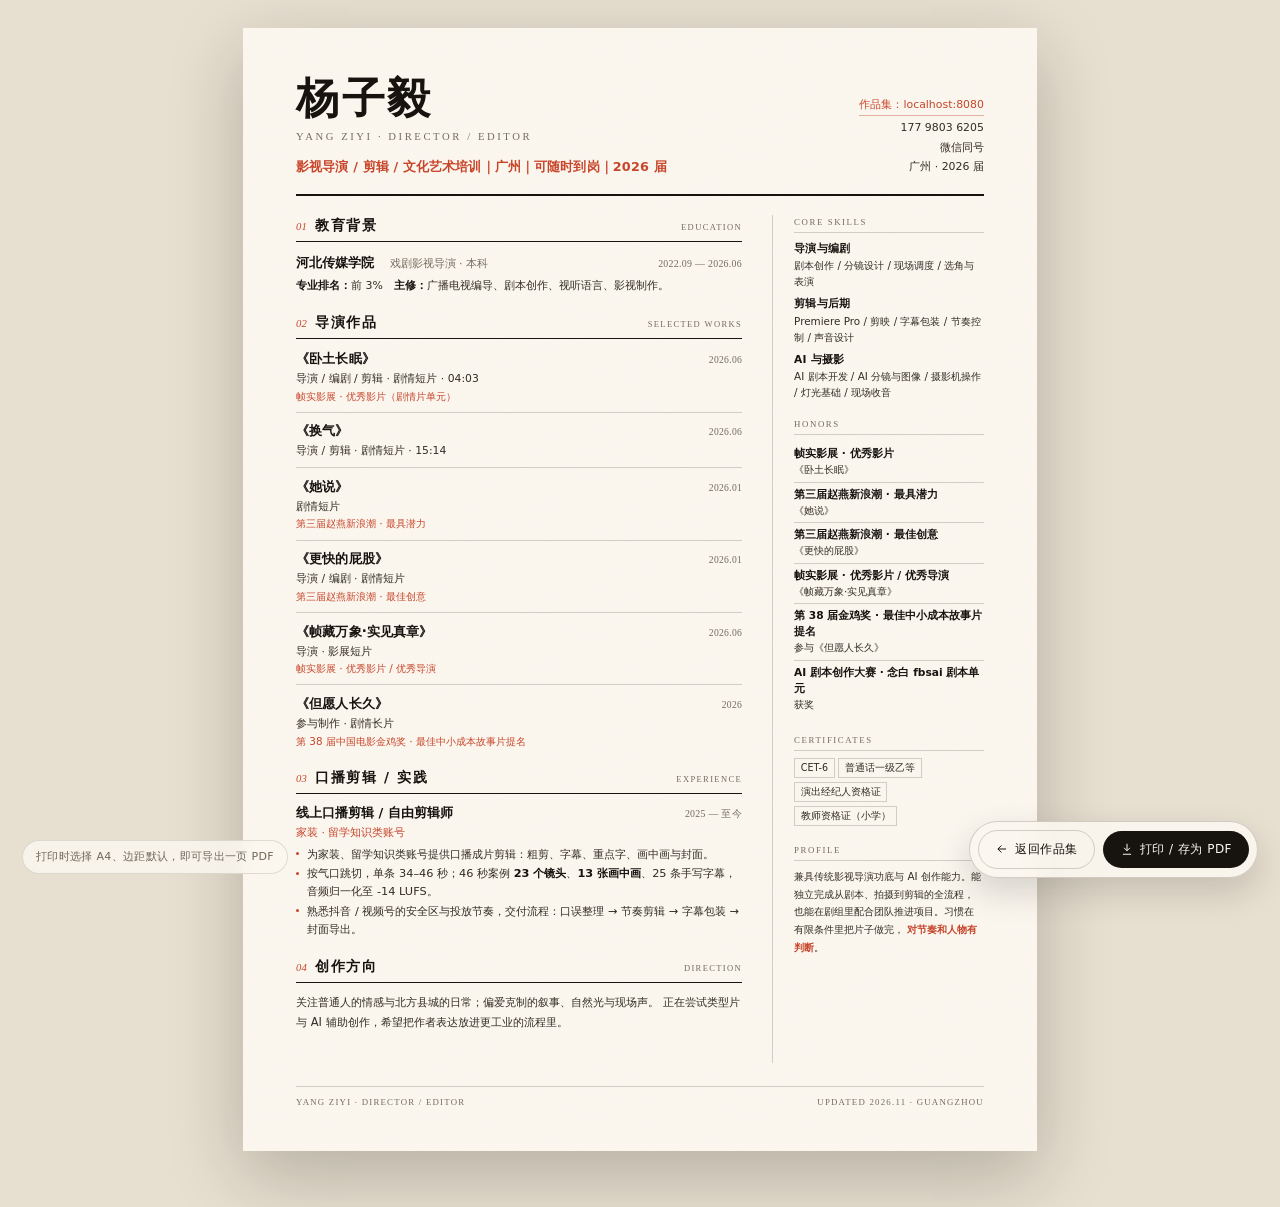
==== resume.html @ 28f7d61f "发布作品集站点（v3：换气片段 / AI 短片 / 海报墙 / 剧照墙）" ====
<!doctype html>
<html lang="zh-CN">
<head>
  <meta charset="utf-8">
  <meta name="viewport" content="width=device-width, initial-scale=1">
  <title>杨子毅 · 简历｜影视导演 / 剪辑</title>
  <meta name="description" content="杨子毅的一页简历：河北传媒学院戏剧影视导演 2026 届，导演、剪辑、编剧，作品获赵燕新浪潮最具潜力 / 最佳创意、帧实影展优秀影片，参与金鸡奖提名影片制作。">
  <meta name="theme-color" content="#e7dfd0">
  <link rel="icon" href="assets/img/favicon.svg" type="image/svg+xml">
  <link rel="stylesheet" href="assets/css/resume.css">
</head>
<body>
  <!-- 部署后把顶部的作品集地址从 localhost:8080 改成公网 URL，并重新导出 PDF。 -->
  <main class="page">
    <header class="resume-head">
      <div>
        <h1 class="name">杨子毅</h1>
        <p class="name-en">Yang Ziyi · Director / Editor</p>
        <p class="target">影视导演 / 剪辑 / 文化艺术培训｜广州｜可随时到岗｜2026 届</p>
      </div>
      <div class="contact">
        <a class="portfolio" href="http://localhost:8080">作品集：localhost:8080</a>
        <span>177 9803 6205</span>
        <span>微信同号</span>
        <span>广州 · 2026 届</span>
      </div>
    </header>

    <div class="resume-body">
      <div class="main">
        <section>
          <div class="sec__head">
            <span class="sec__num">01</span>
            <h2 class="sec__title">教育背景</h2>
            <span class="sec__en">Education</span>
          </div>
          <div class="edu">
            <div>
              <span class="edu__school">河北传媒学院</span>
              <span class="edu__meta">　戏剧影视导演 · 本科</span>
            </div>
            <span class="entry__date">2022.09 — 2026.06</span>
          </div>
          <p class="edu__courses"><b>专业排名：</b>前 3%　<b>主修：</b>广播电视编导、剧本创作、视听语言、影视制作。</p>
        </section>

        <section>
          <div class="sec__head">
            <span class="sec__num">02</span>
            <h2 class="sec__title">导演作品</h2>
            <span class="sec__en">Selected Works</span>
          </div>

          <article class="film">
            <div class="film__top">
              <h3 class="film__title">《卧土长眠》</h3>
              <span class="film__date">2026.06</span>
            </div>
            <p class="film__meta">导演 / 编剧 / 剪辑 · 剧情短片 · 04:03</p>
            <p class="film__award">帧实影展 · 优秀影片（剧情片单元）</p>
          </article>

          <article class="film">
            <div class="film__top">
              <h3 class="film__title">《换气》</h3>
              <span class="film__date">2026.06</span>
            </div>
            <p class="film__meta">导演 / 剪辑 · 剧情短片 · 15:14</p>
          </article>

          <article class="film">
            <div class="film__top">
              <h3 class="film__title">《她说》</h3>
              <span class="film__date">2026.01</span>
            </div>
            <p class="film__meta">剧情短片</p>
            <p class="film__award">第三届赵燕新浪潮 · 最具潜力</p>
          </article>

          <article class="film">
            <div class="film__top">
              <h3 class="film__title">《更快的屁股》</h3>
              <span class="film__date">2026.01</span>
            </div>
            <p class="film__meta">导演 / 编剧 · 剧情短片</p>
            <p class="film__award">第三届赵燕新浪潮 · 最佳创意</p>
          </article>

          <article class="film">
            <div class="film__top">
              <h3 class="film__title">《帧藏万象·实见真章》</h3>
              <span class="film__date">2026.06</span>
            </div>
            <p class="film__meta">导演 · 影展短片</p>
            <p class="film__award">帧实影展 · 优秀影片 / 优秀导演</p>
          </article>

          <article class="film">
            <div class="film__top">
              <h3 class="film__title">《但愿人长久》</h3>
              <span class="film__date">2026</span>
            </div>
            <p class="film__meta">参与制作 · 剧情长片</p>
            <p class="film__award">第 38 届中国电影金鸡奖 · 最佳中小成本故事片提名</p>
          </article>
        </section>

        <section>
          <div class="sec__head">
            <span class="sec__num">03</span>
            <h2 class="sec__title">口播剪辑 / 实践</h2>
            <span class="sec__en">Experience</span>
          </div>
          <article class="entry">
            <div class="entry__top">
              <h3 class="entry__role">线上口播剪辑 / 自由剪辑师</h3>
              <span class="entry__date">2025 — 至今</span>
            </div>
            <p class="entry__org">家装 · 留学知识类账号</p>
            <ul class="entry__list">
              <li>为家装、留学知识类账号提供口播成片剪辑：粗剪、字幕、重点字、画中画与封面。</li>
              <li>按气口跳切，单条 34–46 秒；46 秒案例 <strong>23 个镜头</strong>、<strong>13 张画中画</strong>、25 条手写字幕，音频归一化至 -14 LUFS。</li>
              <li>熟悉抖音 / 视频号的安全区与投放节奏，交付流程：口误整理 → 节奏剪辑 → 字幕包装 → 封面导出。</li>
            </ul>
          </article>
        </section>

        <section>
          <div class="sec__head">
            <span class="sec__num">04</span>
            <h2 class="sec__title">创作方向</h2>
            <span class="sec__en">Direction</span>
          </div>
          <p class="direction">
            关注普通人的情感与北方县城的日常；偏爱克制的叙事、自然光与现场声。
            正在尝试类型片与 AI 辅助创作，希望把作者表达放进更工业的流程里。
          </p>
        </section>
      </div>

      <aside class="side">
        <section>
          <p class="side__label">Core Skills</p>
          <dl>
            <div class="skill-group">
              <dt>导演与编剧</dt>
              <dd>剧本创作 / 分镜设计 / 现场调度 / 选角与表演</dd>
            </div>
            <div class="skill-group">
              <dt>剪辑与后期</dt>
              <dd>Premiere Pro / 剪映 / 字幕包装 / 节奏控制 / 声音设计</dd>
            </div>
            <div class="skill-group">
              <dt>AI 与摄影</dt>
              <dd>AI 剧本开发 / AI 分镜与图像 / 摄影机操作 / 灯光基础 / 现场收音</dd>
            </div>
          </dl>
        </section>

        <section>
          <p class="side__label">Honors</p>
          <ul class="honor-list">
            <li><b>帧实影展 · 优秀影片</b>《卧土长眠》</li>
            <li><b>第三届赵燕新浪潮 · 最具潜力</b>《她说》</li>
            <li><b>第三届赵燕新浪潮 · 最佳创意</b>《更快的屁股》</li>
            <li><b>帧实影展 · 优秀影片 / 优秀导演</b>《帧藏万象·实见真章》</li>
            <li><b>第 38 届金鸡奖 · 最佳中小成本故事片提名</b>参与《但愿人长久》</li>
            <li><b>AI 剧本创作大赛 · 念白 fbsai 剧本单元</b>获奖</li>
          </ul>
        </section>

        <section>
          <p class="side__label">Certificates</p>
          <div class="cert-list">
            <span>CET-6</span><span>普通话一级乙等</span>
            <span>演出经纪人资格证</span><span>教师资格证（小学）</span>
          </div>
        </section>

        <section>
          <p class="side__label">Profile</p>
          <p class="side__text">
            兼具传统影视导演功底与 AI 创作能力。能独立完成从剧本、拍摄到剪辑的全流程，
            也能在剧组里配合团队推进项目。习惯在有限条件里把片子做完，
            <strong>对节奏和人物有判断</strong>。
          </p>
        </section>
      </aside>
    </div>

    <footer class="resume-foot">
      <span>Yang Ziyi · Director / Editor</span>
      <span>Updated 2026.11 · Guangzhou</span>
    </footer>
  </main>

  <div class="toolbar">
    <a href="index.html">
      <svg viewBox="0 0 24 24" fill="none" stroke="currentColor" stroke-width="1.7" aria-hidden="true"><path d="M19 12H5M11 6l-6 6 6 6"/></svg>
      返回作品集
    </a>
    <button type="button" id="printBtn">
      <svg viewBox="0 0 24 24" fill="none" stroke="currentColor" stroke-width="1.7" aria-hidden="true"><path d="M12 3v12M7 10l5 5 5-5"/><path d="M5 21h14"/></svg>
      打印 / 存为 PDF
    </button>
  </div>
  <p class="print-hint">打印时选择 A4、边距默认，即可导出一页 PDF</p>

  <script>
    document.getElementById("printBtn").addEventListener("click", function () {
      window.print();
    });
  </script>
</body>
</html>
---- assets/css/resume.css ----
/* =========================================================
   杨子毅 · 一页简历（A4 / 打印为 PDF）
   ========================================================= */

:root {
  --paper: #fbf7ef;
  --paper-deep: #ece4d4;
  --ink: #171410;
  --ink-soft: #322c24;
  --muted: #756c5e;
  --line: rgba(23, 20, 16, 0.18);
  --accent: #c8452a;
  --sans: "PingFang SC", "Microsoft YaHei UI", "Microsoft YaHei", "Hiragino Sans GB",
    "Noto Sans SC", system-ui, sans-serif;
  --latin: Georgia, "Times New Roman", serif;
  --mono: "Consolas", "SFMono-Regular", monospace;
}

*,
*::before,
*::after {
  box-sizing: border-box;
}

html {
  -webkit-text-size-adjust: 100%;
}

body {
  margin: 0;
  padding: 28px 16px 56px;
  background: #e7dfd0;
  color: var(--ink);
  font-family: var(--sans);
  font-size: 10.5pt;
  line-height: 1.6;
  -webkit-font-smoothing: antialiased;
}

a {
  color: inherit;
  text-decoration: none;
}

h1,
h2,
h3,
p,
ul,
dl,
dd {
  margin: 0;
}

ul {
  padding: 0;
  list-style: none;
}

.page {
  position: relative;
  display: flex;
  flex-direction: column;
  width: 210mm;
  min-height: 297mm;
  margin: 0 auto;
  padding: 13mm 14mm 11mm;
  background: var(--paper);
  box-shadow: 0 24px 70px rgba(23, 20, 16, 0.24);
  overflow: hidden;
}

.page::before {
  content: "";
  position: absolute;
  inset: 0;
  pointer-events: none;
  opacity: 0.045;
  mix-blend-mode: multiply;
  background-image: url("data:image/svg+xml,%3Csvg xmlns='http://www.w3.org/2000/svg' width='160' height='160'%3E%3Cfilter id='n'%3E%3CfeTurbulence type='fractalNoise' baseFrequency='.9' numOctaves='3' stitchTiles='stitch'/%3E%3C/filter%3E%3Crect width='160' height='160' filter='url(%23n)' opacity='.6'/%3E%3C/svg%3E");
}

/* ---------- head ---------- */
.resume-head {
  position: relative;
  display: flex;
  align-items: flex-end;
  justify-content: space-between;
  gap: 9mm;
  padding-bottom: 4.5mm;
  border-bottom: 2px solid var(--ink);
}

.name {
  font-size: 32pt;
  line-height: 1;
  font-weight: 700;
  letter-spacing: 0.06em;
}

.name-en {
  margin-top: 2.2mm;
  font-family: var(--latin);
  font-size: 8pt;
  letter-spacing: 0.24em;
  text-transform: uppercase;
  color: var(--muted);
}

.target {
  margin-top: 3mm;
  font-size: 9.6pt;
  font-weight: 600;
  color: var(--accent);
  letter-spacing: 0.01em;
}

.contact {
  flex: none;
  text-align: right;
  font-size: 8.2pt;
  line-height: 1.8;
  color: var(--ink-soft);
}

.contact span {
  display: block;
}

.contact .portfolio {
  display: inline-block;
  color: var(--accent);
  border-bottom: 1px solid rgba(200, 69, 42, 0.4);
  padding-bottom: 0.15mm;
  margin-bottom: 0.4mm;
}

/* ---------- layout ---------- */
.resume-body {
  display: grid;
  grid-template-columns: minmax(0, 1fr) 56mm;
  gap: 8mm;
  padding-top: 5mm;
  flex: 1 1 auto;
}

.main > * + * {
  margin-top: 4.6mm;
}

.side {
  padding-left: 5.5mm;
  border-left: 1px solid var(--line);
}

.side > * + * {
  margin-top: 4.4mm;
}

/* ---------- section ---------- */
.sec__head {
  display: flex;
  align-items: baseline;
  gap: 2.2mm;
  padding-bottom: 1.1mm;
  border-bottom: 1px solid var(--ink);
  margin-bottom: 2.4mm;
}

.sec__num {
  font-family: var(--latin);
  font-style: italic;
  font-size: 8pt;
  color: var(--accent);
}

.sec__title {
  font-size: 10.2pt;
  font-weight: 700;
  letter-spacing: 0.12em;
}

.sec__en {
  margin-left: auto;
  font-family: var(--latin);
  font-size: 6.4pt;
  letter-spacing: 0.16em;
  text-transform: uppercase;
  color: var(--muted);
}

/* ---------- education ---------- */
.edu {
  display: flex;
  align-items: baseline;
  justify-content: space-between;
  gap: 4mm;
}

.edu__school {
  font-size: 10pt;
  font-weight: 700;
}

.edu__meta {
  font-size: 8.2pt;
  color: var(--muted);
}

.edu__courses {
  margin-top: 1mm;
  font-size: 8.2pt;
  line-height: 1.6;
  color: var(--ink-soft);
}

.edu__courses b {
  font-weight: 700;
  color: var(--ink);
}

.entry__date {
  flex: none;
  font-family: var(--latin);
  font-size: 7.4pt;
  letter-spacing: 0.03em;
  color: var(--muted);
  white-space: nowrap;
}

/* ---------- film entries ---------- */
.film {
  padding: 2mm 0;
  border-top: 1px solid var(--line);
}

.film:first-of-type {
  border-top: 0;
  padding-top: 0;
}

.film:last-of-type {
  padding-bottom: 0;
}

.film__top {
  display: flex;
  align-items: baseline;
  justify-content: space-between;
  gap: 4mm;
}

.film__title {
  font-size: 10pt;
  font-weight: 700;
  letter-spacing: 0.01em;
}

.film__date {
  flex: none;
  font-family: var(--latin);
  font-size: 7.2pt;
  letter-spacing: 0.03em;
  color: var(--muted);
  white-space: nowrap;
}

.film__meta {
  margin-top: 0.2mm;
  font-size: 8.1pt;
  color: var(--ink-soft);
}

.film__award {
  margin-top: 0.1mm;
  font-size: 7.8pt;
  color: var(--accent);
}

/* ---------- experience ---------- */
.entry__top {
  display: flex;
  align-items: baseline;
  justify-content: space-between;
  gap: 4mm;
}

.entry__role {
  font-size: 9.8pt;
  font-weight: 700;
}

.entry__org {
  margin-top: 0.2mm;
  font-size: 8.2pt;
  color: var(--accent);
}

.entry__list {
  margin-top: 1mm;
  text-wrap: pretty;
}

.entry__list li {
  position: relative;
  padding-left: 3mm;
  font-size: 8.5pt;
  line-height: 1.58;
  color: var(--ink-soft);
}

.entry__list li + li {
  margin-top: 0.45mm;
}

.entry__list li::before {
  content: "";
  position: absolute;
  left: 0;
  top: 0.6em;
  width: 3px;
  height: 3px;
  border-radius: 50%;
  background: var(--accent);
}

.entry__list strong {
  font-weight: 700;
  color: var(--ink);
}

.direction {
  font-size: 8.6pt;
  line-height: 1.8;
  color: var(--ink-soft);
  text-wrap: pretty;
}

/* ---------- side ---------- */
.side__label {
  font-family: var(--latin);
  font-size: 6.6pt;
  letter-spacing: 0.18em;
  text-transform: uppercase;
  color: var(--muted);
  padding-bottom: 0.9mm;
  border-bottom: 1px solid var(--line);
  margin-bottom: 1.8mm;
}

.skill-group + .skill-group {
  margin-top: 1.6mm;
}

.skill-group dt {
  font-size: 8pt;
  font-weight: 700;
  letter-spacing: 0.02em;
}

.skill-group dd {
  font-size: 7.8pt;
  line-height: 1.55;
  color: var(--ink-soft);
}

.honor-list {
  margin: 0;
  padding: 0;
}

.honor-list li {
  padding: 1.1mm 0;
  border-bottom: 1px solid var(--line);
  font-size: 7.6pt;
  line-height: 1.5;
  color: var(--ink-soft);
}

.honor-list li:last-child {
  border-bottom: 0;
}

.honor-list b {
  display: block;
  font-size: 8pt;
  font-weight: 600;
  color: var(--ink);
}

.cert-list {
  display: flex;
  flex-wrap: wrap;
  gap: 1mm;
}

.cert-list span {
  padding: 0.5mm 1.5mm;
  border: 1px solid var(--line);
  font-size: 7.2pt;
  line-height: 1.5;
  color: var(--ink-soft);
}

.side__text {
  font-size: 7.8pt;
  line-height: 1.7;
  color: var(--ink-soft);
}

.side__text strong {
  color: var(--accent);
  font-weight: 600;
}

/* ---------- footer ---------- */
.resume-foot {
  display: flex;
  align-items: center;
  justify-content: space-between;
  gap: 4mm;
  margin-top: 6mm;
  padding-top: 2.2mm;
  border-top: 1px solid var(--line);
  font-family: var(--latin);
  font-size: 6.6pt;
  letter-spacing: 0.14em;
  text-transform: uppercase;
  color: var(--muted);
}

/* ---------- toolbar ---------- */
.toolbar {
  position: fixed;
  right: 22px;
  bottom: 22px;
  z-index: 50;
  display: flex;
  align-items: center;
  gap: 8px;
  padding: 8px;
  background: rgba(251, 247, 239, 0.9);
  border: 1px solid var(--line);
  backdrop-filter: blur(12px);
  box-shadow: 0 14px 34px rgba(23, 20, 16, 0.16);
  border-radius: 999px;
}

.toolbar a,
.toolbar button {
  display: inline-flex;
  align-items: center;
  gap: 6px;
  padding: 9px 16px;
  border-radius: 999px;
  border: 1px solid transparent;
  font-family: var(--sans);
  font-size: 12px;
  letter-spacing: 0.04em;
  cursor: pointer;
  transition: background 0.25s ease, color 0.25s ease, border-color 0.25s ease;
}

.toolbar a {
  color: var(--ink);
  border-color: var(--line);
}

.toolbar a:hover {
  background: var(--paper-deep);
}

.toolbar button {
  background: var(--ink);
  color: var(--paper);
}

.toolbar button:hover {
  background: var(--accent);
}

.toolbar svg {
  width: 14px;
  height: 14px;
}

.print-hint {
  position: fixed;
  left: 22px;
  bottom: 26px;
  z-index: 50;
  font-size: 11px;
  letter-spacing: 0.03em;
  color: #6f6659;
  background: rgba(251, 247, 239, 0.85);
  border: 1px solid rgba(23, 20, 16, 0.12);
  padding: 7px 13px;
  border-radius: 999px;
  backdrop-filter: blur(8px);
}

/* ---------- print ---------- */
@page {
  size: A4;
  margin: 10mm;
}

@media print {
  body {
    padding: 0;
    background: #fff;
    -webkit-print-color-adjust: exact;
    print-color-adjust: exact;
  }

  .page {
    width: auto;
    min-height: 277mm;
    margin: 0;
    padding: 0;
    background: transparent;
    box-shadow: none;
    overflow: visible;
  }

  .page::before {
    display: none;
  }

  .toolbar,
  .print-hint {
    display: none !important;
  }

  .resume-head,
  .sec__head,
  .film,
  .entry,
  .side > * {
    break-inside: avoid;
  }
}

@media screen and (max-width: 820px) {
  body {
    padding: 14px 10px 90px;
  }

  .page {
    width: 100%;
    min-height: 0;
    padding: 22px 18px 26px;
    box-shadow: 0 12px 40px rgba(23, 20, 16, 0.16);
  }

  .resume-head {
    flex-direction: column;
    align-items: flex-start;
    gap: 4mm;
  }

  .contact {
    text-align: left;
  }

  .resume-body {
    grid-template-columns: 1fr;
    gap: 7mm;
  }

  .side {
    padding-left: 0;
    border-left: 0;
    padding-top: 5mm;
    border-top: 2px solid var(--ink);
  }

  .name {
    font-size: 26pt;
  }

  .print-hint {
    display: none;
  }

  .film__top,
  .entry__top {
    flex-direction: column;
    gap: 0;
  }

  .film__date,
  .entry__date {
    order: -1;
  }

  .edu {
    flex-direction: column;
    gap: 0.2mm;
  }
}

@media screen and (max-width: 520px) {
  .toolbar {
    left: 12px;
    right: 12px;
    bottom: 12px;
    justify-content: space-between;
  }

  .toolbar a,
  .toolbar button {
    flex: 1;
    justify-content: center;
  }
}
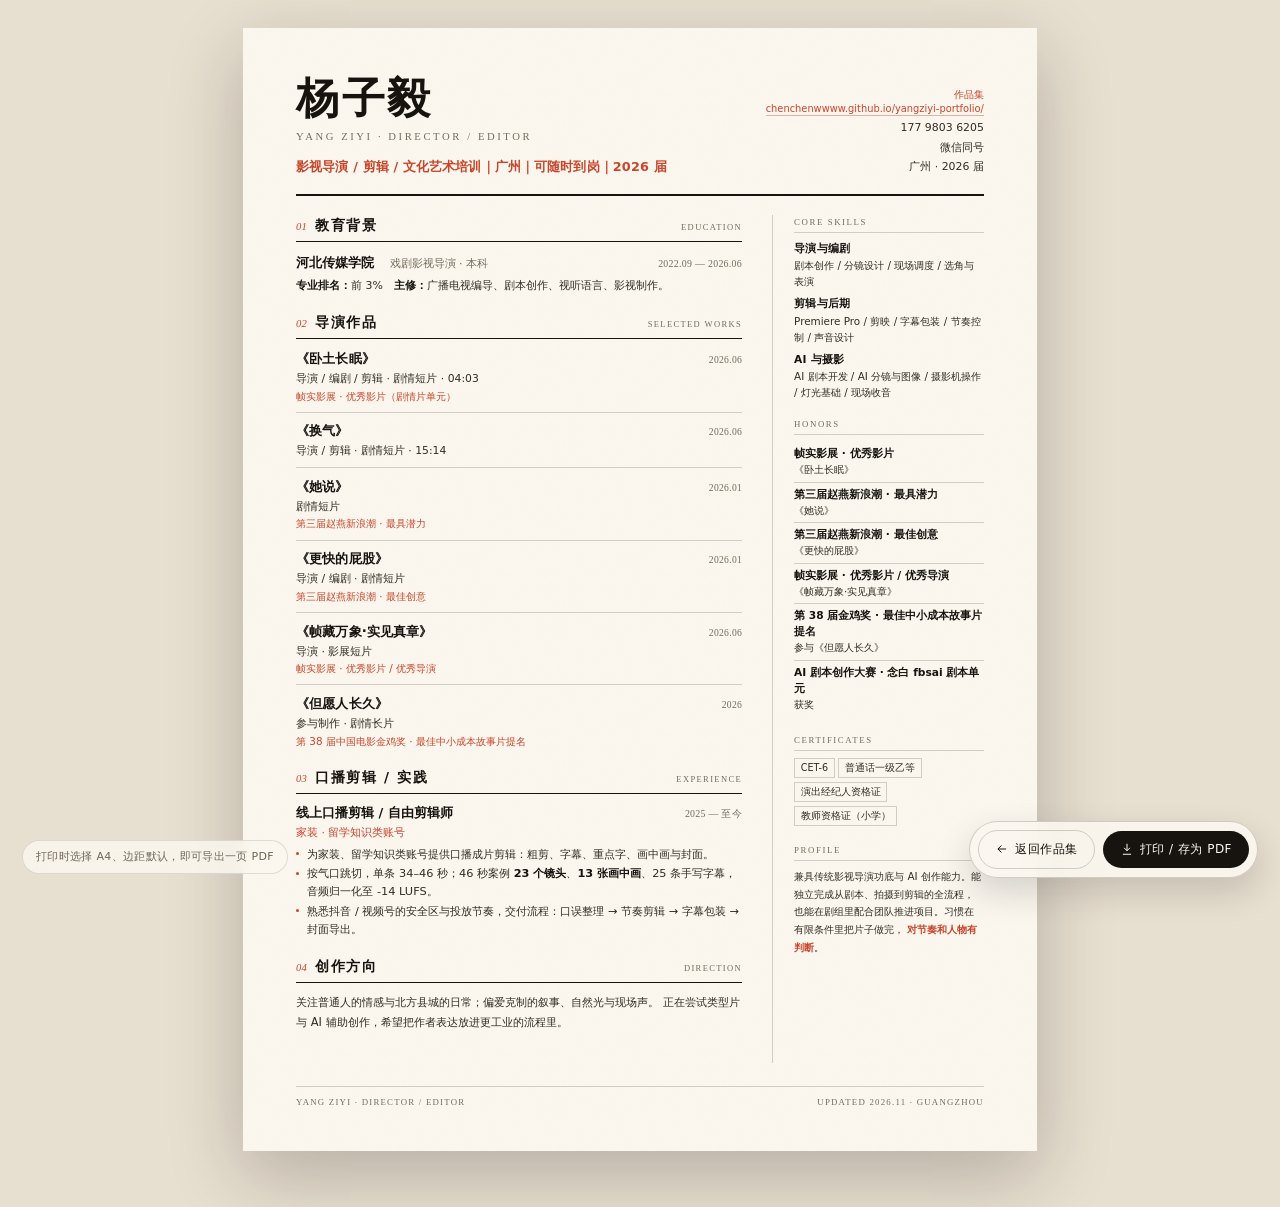
==== commit dca9ee28: "更新作品集站点" ====
--- a/resume.html
+++ b/resume.html
@@ -10,7 +10,7 @@
   <link rel="stylesheet" href="assets/css/resume.css">
 </head>
 <body>
-  <!-- 部署后把顶部的作品集地址从 localhost:8080 改成公网 URL，并重新导出 PDF。 -->
+  <!-- 已部署到 GitHub Pages：https://chenchenwwww.github.io/yangziyi-portfolio/ -->
   <main class="page">
     <header class="resume-head">
       <div>
@@ -19,7 +19,7 @@
         <p class="target">影视导演 / 剪辑 / 文化艺术培训｜广州｜可随时到岗｜2026 届</p>
       </div>
       <div class="contact">
-        <a class="portfolio" href="http://localhost:8080">作品集：localhost:8080</a>
+        <a class="portfolio" href="https://chenchenwwww.github.io/yangziyi-portfolio/">作品集<br>chenchenwwww.github.io/yangziyi-portfolio/</a>
         <span>177 9803 6205</span>
         <span>微信同号</span>
         <span>广州 · 2026 届</span>
--- a/assets/css/resume.css
+++ b/assets/css/resume.css
@@ -128,11 +128,16 @@
 }
 
 .contact .portfolio {
-  display: inline-block;
+  display: block;
+  max-width: 70mm;
+  margin-left: auto;
   color: var(--accent);
   border-bottom: 1px solid rgba(200, 69, 42, 0.4);
   padding-bottom: 0.15mm;
   margin-bottom: 0.4mm;
+  font-size: 7.4pt;
+  line-height: 1.35;
+  word-break: break-all;
 }
 
 /* ---------- layout ---------- */
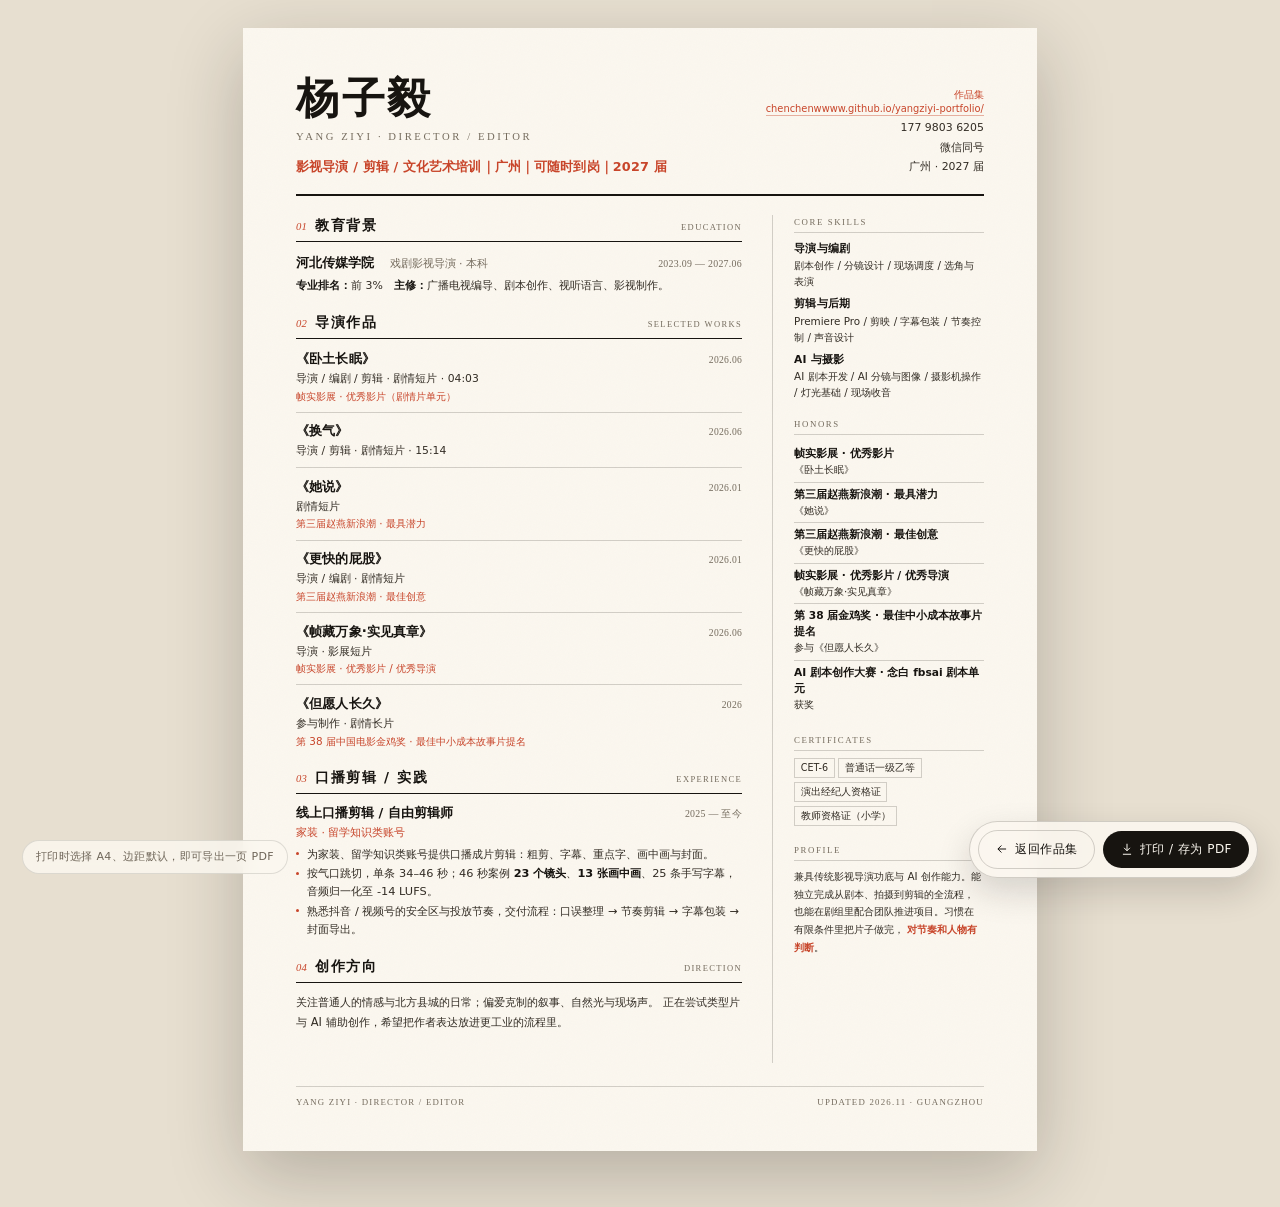
==== commit a53a50a8: "更新作品集站点" ====
--- a/resume.html
+++ b/resume.html
@@ -4,7 +4,7 @@
   <meta charset="utf-8">
   <meta name="viewport" content="width=device-width, initial-scale=1">
   <title>杨子毅 · 简历｜影视导演 / 剪辑</title>
-  <meta name="description" content="杨子毅的一页简历：河北传媒学院戏剧影视导演 2026 届，导演、剪辑、编剧，作品获赵燕新浪潮最具潜力 / 最佳创意、帧实影展优秀影片，参与金鸡奖提名影片制作。">
+  <meta name="description" content="杨子毅的一页简历：河北传媒学院戏剧影视导演 2027 届，导演、剪辑、编剧，作品获赵燕新浪潮最具潜力 / 最佳创意、帧实影展优秀影片，参与金鸡奖提名影片制作。">
   <meta name="theme-color" content="#e7dfd0">
   <link rel="icon" href="assets/img/favicon.svg" type="image/svg+xml">
   <link rel="stylesheet" href="assets/css/resume.css">
@@ -16,13 +16,13 @@
       <div>
         <h1 class="name">杨子毅</h1>
         <p class="name-en">Yang Ziyi · Director / Editor</p>
-        <p class="target">影视导演 / 剪辑 / 文化艺术培训｜广州｜可随时到岗｜2026 届</p>
+        <p class="target">影视导演 / 剪辑 / 文化艺术培训｜广州｜可随时到岗｜2027 届</p>
       </div>
       <div class="contact">
         <a class="portfolio" href="https://chenchenwwww.github.io/yangziyi-portfolio/">作品集<br>chenchenwwww.github.io/yangziyi-portfolio/</a>
         <span>177 9803 6205</span>
         <span>微信同号</span>
-        <span>广州 · 2026 届</span>
+        <span>广州 · 2027 届</span>
       </div>
     </header>
 
@@ -39,7 +39,7 @@
               <span class="edu__school">河北传媒学院</span>
               <span class="edu__meta">　戏剧影视导演 · 本科</span>
             </div>
-            <span class="entry__date">2022.09 — 2026.06</span>
+            <span class="entry__date">2023.09 — 2027.06</span>
           </div>
           <p class="edu__courses"><b>专业排名：</b>前 3%　<b>主修：</b>广播电视编导、剧本创作、视听语言、影视制作。</p>
         </section>
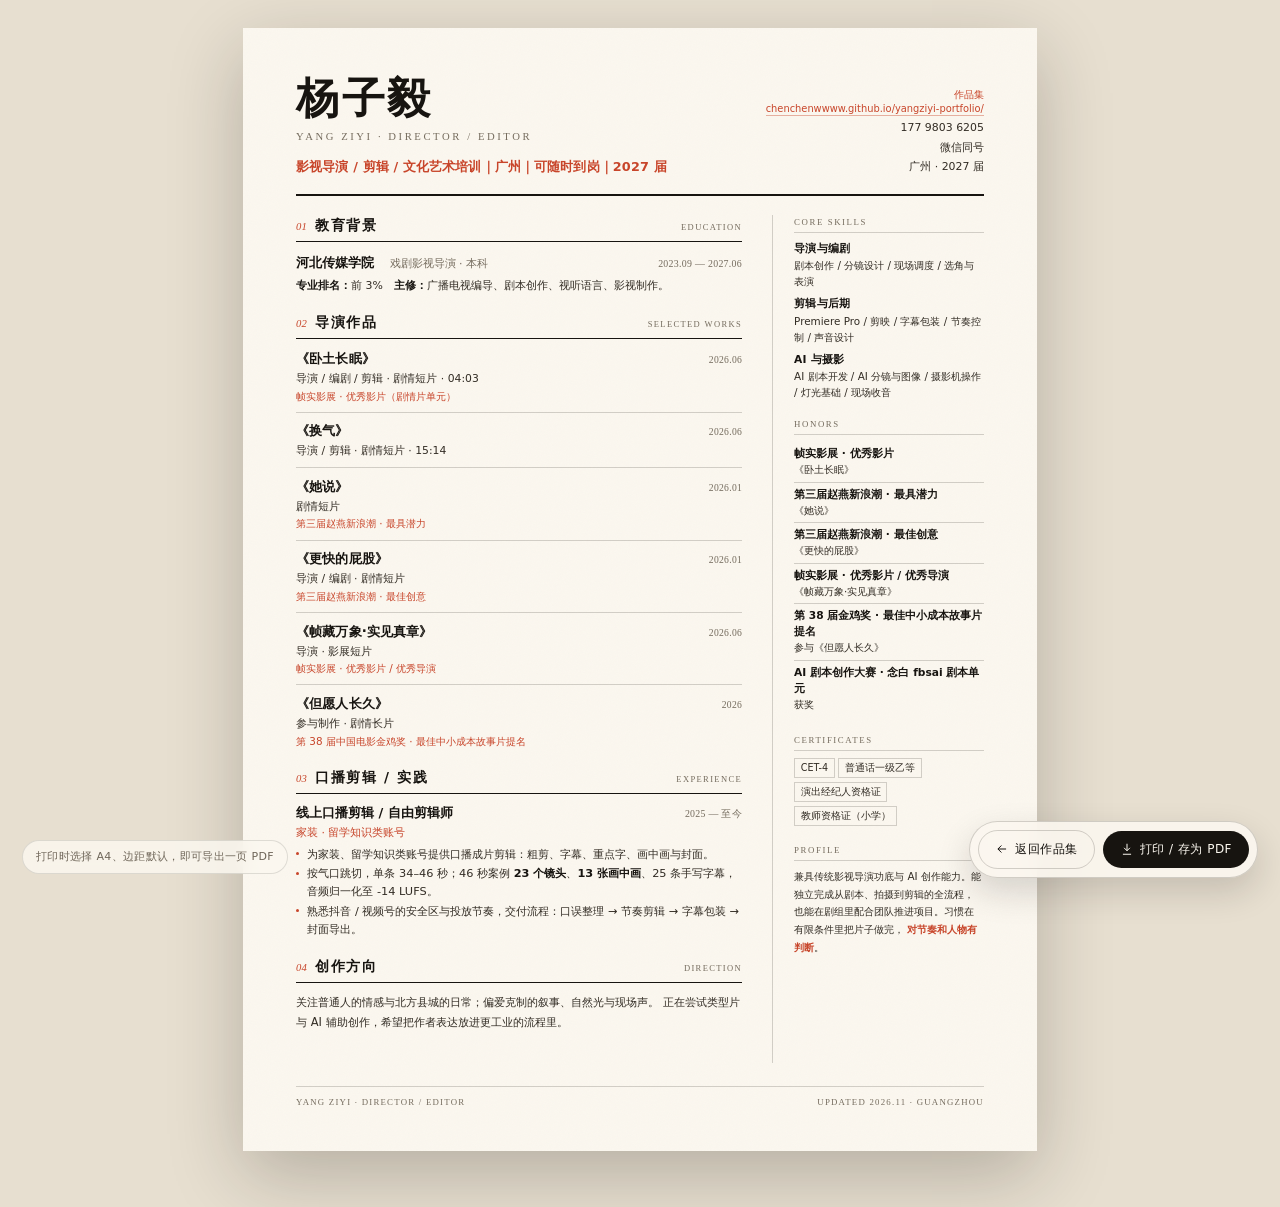
==== commit 97f5b5a8: "更新作品集站点" ====
--- a/resume.html
+++ b/resume.html
@@ -172,7 +172,7 @@
         <section>
           <p class="side__label">Certificates</p>
           <div class="cert-list">
-            <span>CET-6</span><span>普通话一级乙等</span>
+            <span>CET-4</span><span>普通话一级乙等</span>
             <span>演出经纪人资格证</span><span>教师资格证（小学）</span>
           </div>
         </section>
